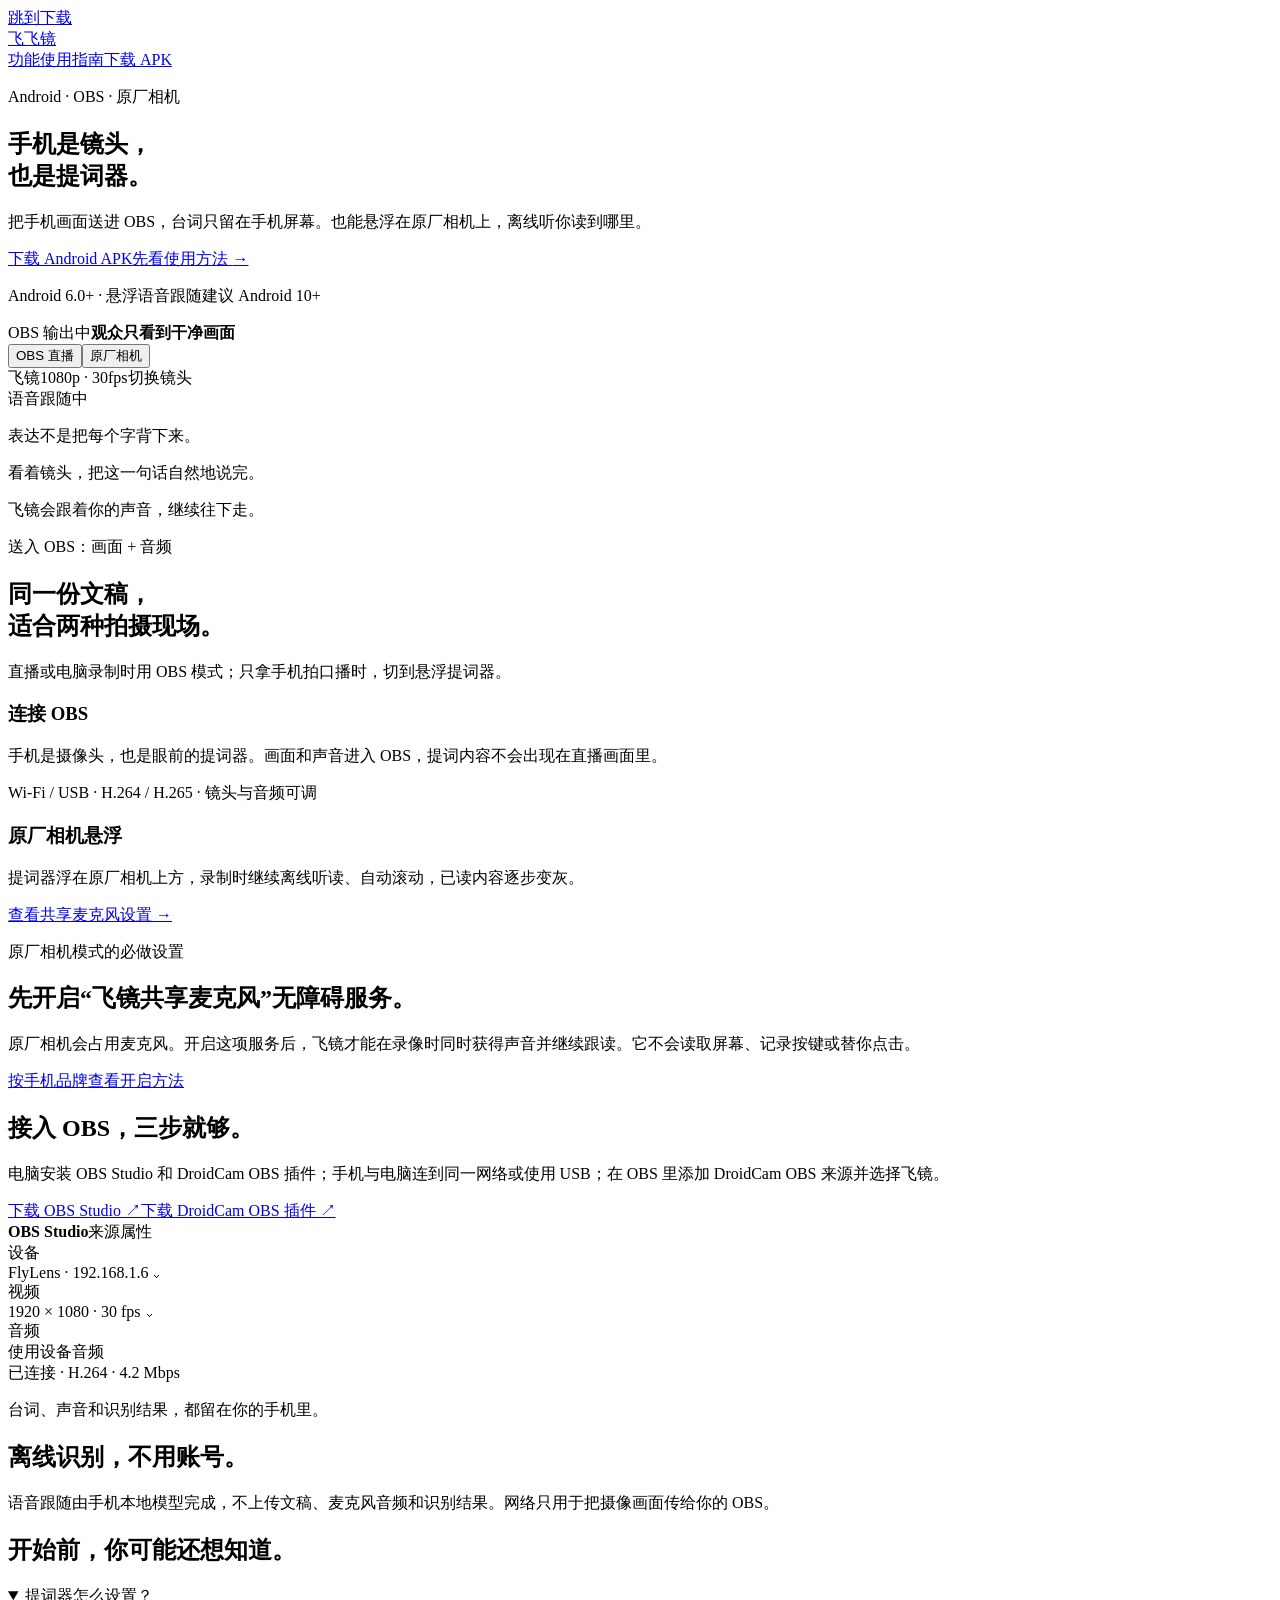
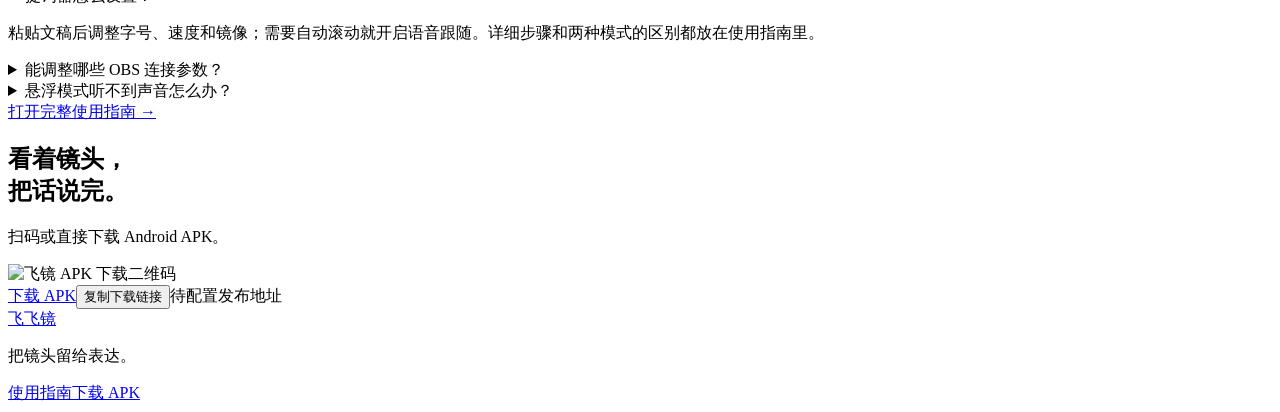
==== index.html @ a08c039d "Publish FlyLens download site" ====
<!doctype html>
<html lang="zh-CN">
<head>
  <meta charset="utf-8"><meta name="viewport" content="width=device-width, initial-scale=1"><meta name="theme-color" content="#f6f1f1">
  <meta name="description" content="飞镜把 Android 手机变成 OBS 摄像头和语音跟随提词器，也支持悬浮在原厂相机上口播。">
  <meta property="og:type" content="website"><meta property="og:title" content="飞镜 · 手机是镜头，也是提词器"><meta property="og:description" content="手机画面送进 OBS，台词只留在手机屏幕；也能悬浮在原厂相机上，离线听你读到哪里。">
  <title>飞镜 · Android 语音跟随提词器</title><link rel="icon" href="assets/favicon.svg" type="image/svg+xml"><link rel="stylesheet" href="assets/styles.css">
  <script src="site-config.js"></script><script src="assets/app.js" defer></script>
</head>
<body>
  <a class="skip-link" href="#download">跳到下载</a>
  <header class="site-header"><nav class="nav-wrap" aria-label="主导航"><a class="brand" href="#top"><span class="brand-mark" aria-hidden="true">飞</span><span>飞镜</span></a><div class="nav-links"><a href="#modes">功能</a><a href="guide.html">使用指南</a><a class="nav-download" id="navDownload" href="#download">下载 APK</a></div></nav></header>
  <main id="top">
    <section class="hero section-wide" aria-labelledby="hero-title">
      <div class="hero-copy"><p class="context-line">Android · OBS · 原厂相机</p><h1 id="hero-title">手机是镜头，<br>也是提词器。</h1><p class="hero-lede">把手机画面送进 OBS，台词只留在手机屏幕。也能悬浮在原厂相机上，离线听你读到哪里。</p><div class="hero-actions" id="download"><a class="primary-button" id="downloadButton" href="#download">下载 Android APK</a><a class="text-link" href="guide.html">先看使用方法 <span aria-hidden="true">→</span></a></div><p class="compatibility">Android 6.0+ · 悬浮语音跟随建议 Android 10+</p></div>
      <div class="product-stage" data-ui aria-label="飞镜工作界面演示">
        <div class="stage-copy"><span id="stageStatus">OBS 输出中</span><strong id="stageTitle">观众只看到干净画面</strong></div>
        <div class="mode-switch" role="group" aria-label="切换演示模式"><button class="is-active" type="button" data-mode="obs" aria-pressed="true">OBS 直播</button><button type="button" data-mode="camera" aria-pressed="false">原厂相机</button></div>
        <div class="camera-canvas" id="cameraCanvas"><div class="camera-top"><span>飞镜</span><span id="cameraMeta">1080p · 30fps</span><span>切换镜头</span></div><div class="lens-field" aria-hidden="true"><span></span><i></i></div><div class="teleprompter-panel"><div class="prompt-state"><span></span>语音跟随中</div><p class="read-text">表达不是把每个字背下来。</p><p>看着镜头，把这一句话自然地说完。</p><p class="next-text">飞镜会跟着你的声音，继续往下走。</p></div><div class="obs-output" id="outputLabel"><span></span>送入 OBS：画面 + 音频</div></div>
      </div>
    </section>
    <section class="mode-section section-wide" id="modes" aria-labelledby="modes-title"><div class="section-intro"><h2 id="modes-title">同一份文稿，<br>适合两种拍摄现场。</h2><p>直播或电脑录制时用 OBS 模式；只拿手机拍口播时，切到悬浮提词器。</p></div><div class="mode-rows"><article><h3>连接 OBS</h3><p>手机是摄像头，也是眼前的提词器。画面和声音进入 OBS，提词内容不会出现在直播画面里。</p><span>Wi-Fi / USB · H.264 / H.265 · 镜头与音频可调</span></article><article><h3>原厂相机悬浮</h3><p>提词器浮在原厂相机上方，录制时继续离线听读、自动滚动，已读内容逐步变灰。</p><a href="guide.html#accessibility">查看共享麦克风设置 →</a></article></div></section>
    <section class="accessibility-band" aria-labelledby="accessibility-title"><div class="accessibility-inner"><div><p>原厂相机模式的必做设置</p><h2 id="accessibility-title">先开启“飞镜共享麦克风”无障碍服务。</h2></div><div><p>原厂相机会占用麦克风。开启这项服务后，飞镜才能在录像时同时获得声音并继续跟读。它不会读取屏幕、记录按键或替你点击。</p><a class="dark-button" href="guide.html#accessibility">按手机品牌查看开启方法</a></div></div></section>
    <section class="setup-section section-wide" aria-labelledby="setup-title"><div class="setup-copy"><h2 id="setup-title">接入 OBS，三步就够。</h2><p>电脑安装 OBS Studio 和 DroidCam OBS 插件；手机与电脑连到同一网络或使用 USB；在 OBS 里添加 DroidCam OBS 来源并选择飞镜。</p><div class="external-actions"><a href="https://obsproject.com/download" target="_blank" rel="noopener noreferrer">下载 OBS Studio ↗</a><a href="https://github.com/dev47apps/droidcam-obs-plugin/releases/latest" target="_blank" rel="noopener noreferrer">下载 DroidCam OBS 插件 ↗</a></div></div><div class="obs-fragment" data-ui><div class="obs-bar"><strong>OBS Studio</strong><span>来源属性</span></div><div class="obs-body"><label>设备</label><div class="select-like">FlyLens · 192.168.1.6 <span>⌄</span></div><label>视频</label><div class="select-like">1920 × 1080 · 30 fps <span>⌄</span></div><label>音频</label><div class="switch-like"><span>使用设备音频</span><i></i></div><div class="connection-state"><span></span>已连接 · H.264 · 4.2 Mbps</div></div></div></section>
    <section class="privacy-section section-wide" aria-labelledby="privacy-title"><p class="statement">台词、声音和识别结果，都留在你的手机里。</p><div><h2 id="privacy-title">离线识别，不用账号。</h2><p>语音跟随由手机本地模型完成，不上传文稿、麦克风音频和识别结果。网络只用于把摄像画面传给你的 OBS。</p></div></section>
    <section class="faq section-wide" aria-labelledby="faq-title"><h2 id="faq-title">开始前，你可能还想知道。</h2><div class="faq-list"><details open><summary>提词器怎么设置？</summary><p>粘贴文稿后调整字号、速度和镜像；需要自动滚动就开启语音跟随。详细步骤和两种模式的区别都放在使用指南里。</p></details><details><summary>能调整哪些 OBS 连接参数？</summary><p>支持 Wi-Fi 或 USB、分辨率、帧率、码率、H.264/H.265、前后镜头和音频等常用配置。大多数场景先用默认值即可。</p></details><details><summary>悬浮模式听不到声音怎么办？</summary><p>确认已开启“飞镜共享麦克风”无障碍服务，并允许麦克风和悬浮窗权限；部分系统还需关闭省电限制。</p></details></div><a class="text-link guide-link" href="guide.html">打开完整使用指南 <span aria-hidden="true">→</span></a></section>
    <section class="download-close" aria-labelledby="download-title"><div class="download-close-inner"><div><h2 id="download-title">看着镜头，<br>把话说完。</h2><p>扫码或直接下载 Android APK。</p></div><div class="download-ticket"><img id="downloadQr" src="assets/qr-placeholder.svg" alt="飞镜 APK 下载二维码"><div><a class="dark-button" id="downloadButtonBottom" href="#download">下载 APK</a><button type="button" id="copyLink">复制下载链接</button><span id="qrStatus">待配置发布地址</span></div></div></div></section>
  </main>
  <footer class="section-wide"><a class="brand" href="#top"><span class="brand-mark" aria-hidden="true">飞</span><span>飞镜</span></a><p>把镜头留给表达。</p><nav aria-label="页脚导航"><a href="guide.html">使用指南</a><a id="footerDownload" href="#download">下载 APK</a></nav></footer>
  <div class="toast" id="toast" role="status" aria-live="polite"></div>
</body>
</html>
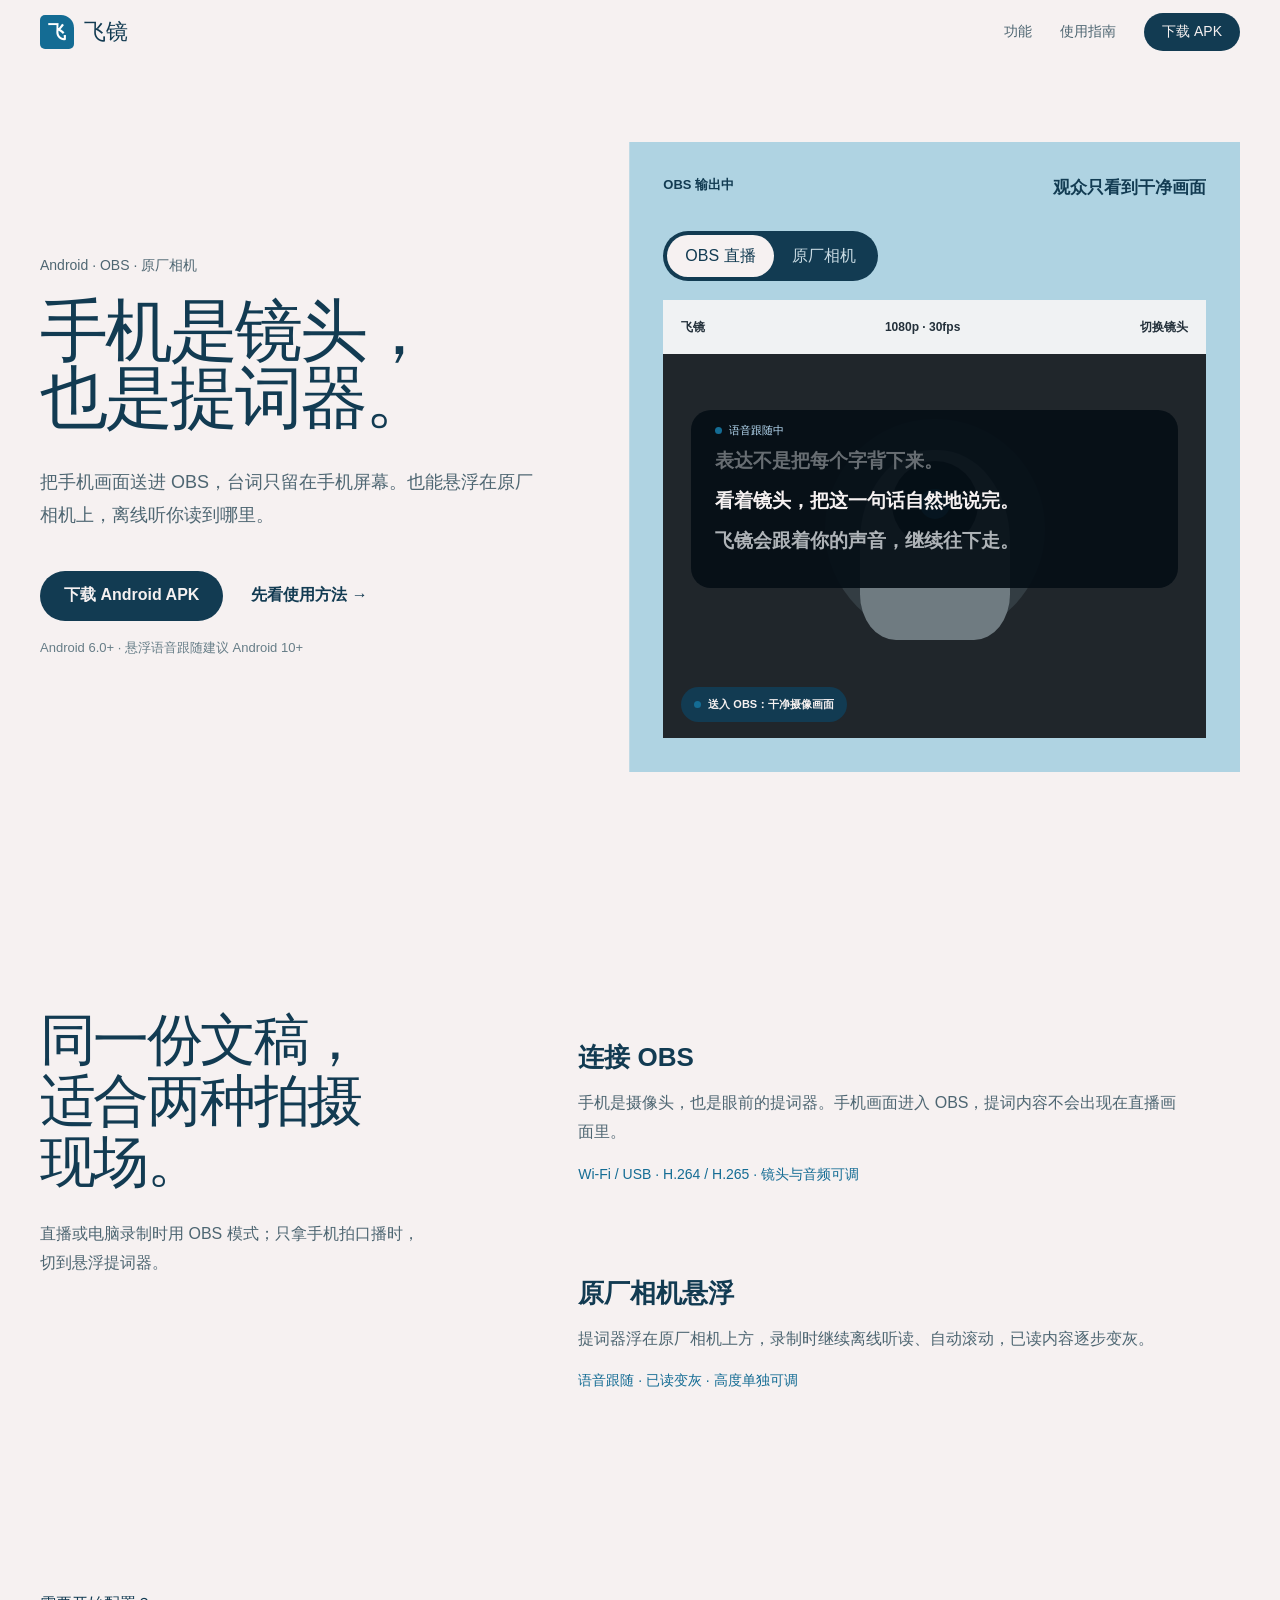
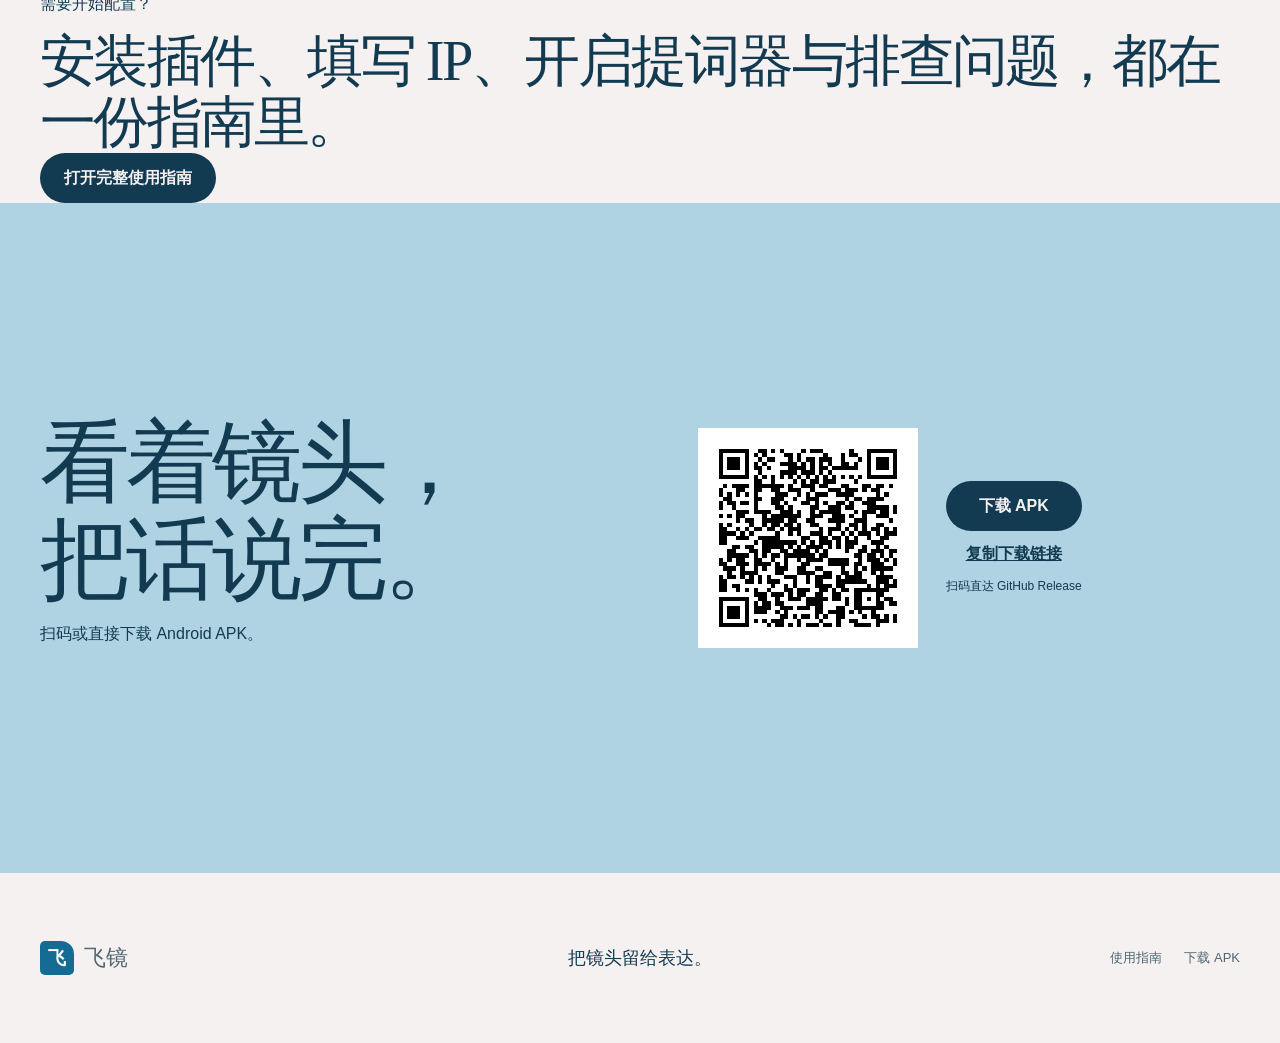
==== commit b537ffe7: "docs: simplify homepage and expand setup guide" ====
--- a/index.html
+++ b/index.html
@@ -16,14 +16,11 @@
       <div class="product-stage" data-ui aria-label="飞镜工作界面演示">
         <div class="stage-copy"><span id="stageStatus">OBS 输出中</span><strong id="stageTitle">观众只看到干净画面</strong></div>
         <div class="mode-switch" role="group" aria-label="切换演示模式"><button class="is-active" type="button" data-mode="obs" aria-pressed="true">OBS 直播</button><button type="button" data-mode="camera" aria-pressed="false">原厂相机</button></div>
-        <div class="camera-canvas" id="cameraCanvas"><div class="camera-top"><span>飞镜</span><span id="cameraMeta">1080p · 30fps</span><span>切换镜头</span></div><div class="lens-field" aria-hidden="true"><span></span><i></i></div><div class="teleprompter-panel"><div class="prompt-state"><span></span>语音跟随中</div><p class="read-text">表达不是把每个字背下来。</p><p>看着镜头，把这一句话自然地说完。</p><p class="next-text">飞镜会跟着你的声音，继续往下走。</p></div><div class="obs-output" id="outputLabel"><span></span>送入 OBS：画面 + 音频</div></div>
+        <div class="camera-canvas" id="cameraCanvas"><div class="camera-top"><span>飞镜</span><span id="cameraMeta">1080p · 30fps</span><span>切换镜头</span></div><div class="lens-field" aria-hidden="true"><span></span><i></i></div><div class="teleprompter-panel"><div class="prompt-state"><span></span>语音跟随中</div><p class="read-text">表达不是把每个字背下来。</p><p>看着镜头，把这一句话自然地说完。</p><p class="next-text">飞镜会跟着你的声音，继续往下走。</p></div><div class="obs-output" id="outputLabel"><span></span>送入 OBS：干净摄像画面</div></div>
       </div>
     </section>
-    <section class="mode-section section-wide" id="modes" aria-labelledby="modes-title"><div class="section-intro"><h2 id="modes-title">同一份文稿，<br>适合两种拍摄现场。</h2><p>直播或电脑录制时用 OBS 模式；只拿手机拍口播时，切到悬浮提词器。</p></div><div class="mode-rows"><article><h3>连接 OBS</h3><p>手机是摄像头，也是眼前的提词器。画面和声音进入 OBS，提词内容不会出现在直播画面里。</p><span>Wi-Fi / USB · H.264 / H.265 · 镜头与音频可调</span></article><article><h3>原厂相机悬浮</h3><p>提词器浮在原厂相机上方，录制时继续离线听读、自动滚动，已读内容逐步变灰。</p><a href="guide.html#accessibility">查看共享麦克风设置 →</a></article></div></section>
-    <section class="accessibility-band" aria-labelledby="accessibility-title"><div class="accessibility-inner"><div><p>原厂相机模式的必做设置</p><h2 id="accessibility-title">先开启“飞镜共享麦克风”无障碍服务。</h2></div><div><p>原厂相机会占用麦克风。开启这项服务后，飞镜才能在录像时同时获得声音并继续跟读。它不会读取屏幕、记录按键或替你点击。</p><a class="dark-button" href="guide.html#accessibility">按手机品牌查看开启方法</a></div></div></section>
-    <section class="setup-section section-wide" aria-labelledby="setup-title"><div class="setup-copy"><h2 id="setup-title">接入 OBS，三步就够。</h2><p>电脑安装 OBS Studio 和 DroidCam OBS 插件；手机与电脑连到同一网络或使用 USB；在 OBS 里添加 DroidCam OBS 来源并选择飞镜。</p><div class="external-actions"><a href="https://obsproject.com/download" target="_blank" rel="noopener noreferrer">下载 OBS Studio ↗</a><a href="https://github.com/dev47apps/droidcam-obs-plugin/releases/latest" target="_blank" rel="noopener noreferrer">下载 DroidCam OBS 插件 ↗</a></div></div><div class="obs-fragment" data-ui><div class="obs-bar"><strong>OBS Studio</strong><span>来源属性</span></div><div class="obs-body"><label>设备</label><div class="select-like">FlyLens · 192.168.1.6 <span>⌄</span></div><label>视频</label><div class="select-like">1920 × 1080 · 30 fps <span>⌄</span></div><label>音频</label><div class="switch-like"><span>使用设备音频</span><i></i></div><div class="connection-state"><span></span>已连接 · H.264 · 4.2 Mbps</div></div></div></section>
-    <section class="privacy-section section-wide" aria-labelledby="privacy-title"><p class="statement">台词、声音和识别结果，都留在你的手机里。</p><div><h2 id="privacy-title">离线识别，不用账号。</h2><p>语音跟随由手机本地模型完成，不上传文稿、麦克风音频和识别结果。网络只用于把摄像画面传给你的 OBS。</p></div></section>
-    <section class="faq section-wide" aria-labelledby="faq-title"><h2 id="faq-title">开始前，你可能还想知道。</h2><div class="faq-list"><details open><summary>提词器怎么设置？</summary><p>粘贴文稿后调整字号、速度和镜像；需要自动滚动就开启语音跟随。详细步骤和两种模式的区别都放在使用指南里。</p></details><details><summary>能调整哪些 OBS 连接参数？</summary><p>支持 Wi-Fi 或 USB、分辨率、帧率、码率、H.264/H.265、前后镜头和音频等常用配置。大多数场景先用默认值即可。</p></details><details><summary>悬浮模式听不到声音怎么办？</summary><p>确认已开启“飞镜共享麦克风”无障碍服务，并允许麦克风和悬浮窗权限；部分系统还需关闭省电限制。</p></details></div><a class="text-link guide-link" href="guide.html">打开完整使用指南 <span aria-hidden="true">→</span></a></section>
+	    <section class="mode-section section-wide" id="modes" aria-labelledby="modes-title"><div class="section-intro"><h2 id="modes-title">同一份文稿，<br>适合两种拍摄现场。</h2><p>直播或电脑录制时用 OBS 模式；只拿手机拍口播时，切到悬浮提词器。</p></div><div class="mode-rows"><article><h3>连接 OBS</h3><p>手机是摄像头，也是眼前的提词器。手机画面进入 OBS，提词内容不会出现在直播画面里。</p><span>Wi-Fi / USB · H.264 / H.265 · 镜头与音频可调</span></article><article><h3>原厂相机悬浮</h3><p>提词器浮在原厂相机上方，录制时继续离线听读、自动滚动，已读内容逐步变灰。</p><span>语音跟随 · 已读变灰 · 高度单独可调</span></article></div></section>
+	    <section class="guide-bridge section-wide" aria-labelledby="guide-bridge-title"><p>需要开始配置？</p><h2 id="guide-bridge-title">安装插件、填写 IP、开启提词器与排查问题，都在一份指南里。</h2><a class="dark-button" href="guide.html">打开完整使用指南</a></section>
     <section class="download-close" aria-labelledby="download-title"><div class="download-close-inner"><div><h2 id="download-title">看着镜头，<br>把话说完。</h2><p>扫码或直接下载 Android APK。</p></div><div class="download-ticket"><img id="downloadQr" src="assets/qr-placeholder.svg" alt="飞镜 APK 下载二维码"><div><a class="dark-button" id="downloadButtonBottom" href="#download">下载 APK</a><button type="button" id="copyLink">复制下载链接</button><span id="qrStatus">待配置发布地址</span></div></div></div></section>
   </main>
   <footer class="section-wide"><a class="brand" href="#top"><span class="brand-mark" aria-hidden="true">飞</span><span>飞镜</span></a><p>把镜头留给表达。</p><nav aria-label="页脚导航"><a href="guide.html">使用指南</a><a id="footerDownload" href="#download">下载 APK</a></nav></footer>
--- a/assets/styles.css
+++ b/assets/styles.css
@@ -0,0 +1,24 @@
+:root{--ink:#f6f1f1;--surface:#ffffff;--raised:#e8f1f4;--paper:#123b52;--muted:#4e6672;--faint:#667d87;--blue:#afd3e2;--accent:#146c94;--blue-dark:#123b52;--display:"STKaiti","KaiTi",serif;--body:"Noto Sans SC","Microsoft YaHei",sans-serif;--ease:cubic-bezier(.16,1,.3,1)}
+*{box-sizing:border-box}html{scroll-behavior:smooth}body{margin:0;background:var(--ink);color:var(--paper);font-family:var(--body);-webkit-font-smoothing:antialiased;overflow-x:hidden}a{color:inherit}button,a{-webkit-tap-highlight-color:transparent}button{font:inherit}.section-wide{width:min(1200px,calc(100% - 48px));margin-inline:auto}.skip-link{position:fixed;z-index:99;top:12px;left:12px;padding:10px 14px;background:var(--paper);color:var(--ink);transform:translateY(-180%)}.skip-link:focus{transform:none}.site-header{position:sticky;top:0;z-index:20;background:rgba(0,31,63,.96)}.nav-wrap{width:min(1200px,calc(100% - 48px));height:64px;margin:auto;display:flex;align-items:center;justify-content:space-between}.brand{display:inline-flex;align-items:center;gap:10px;text-decoration:none;font:500 22px var(--display)}.brand-mark{width:34px;height:34px;display:grid;place-items:center;background:var(--blue);color:var(--blue-dark);font:800 18px var(--body);border-radius:5px 13px 5px 5px}.nav-links{display:flex;align-items:center;gap:28px}.nav-links a{text-decoration:none;color:var(--muted);font-size:14px}.nav-links a:hover,.nav-links .is-current{color:var(--paper)}.nav-links .nav-download{height:38px;padding:0 18px;display:flex;align-items:center;border-radius:999px;background:var(--paper);color:var(--ink)}
+h1,h2,h3,p{text-wrap:pretty}h1,h2{font-family:var(--display);font-weight:500;letter-spacing:-.045em}h1{margin:0;font-size:clamp(58px,6.4vw,96px);line-height:.98}h2{margin:0;font-size:clamp(40px,4.4vw,66px);line-height:1.08}.context-line{margin:0 0 24px;color:var(--muted);font-size:14px}.hero{min-height:790px;display:grid;grid-template-columns:.9fr 1.1fr;gap:7vw;align-items:center;padding:78px 0 88px}.hero-lede{max-width:520px;margin:34px 0 0;color:var(--muted);font-size:18px;line-height:1.85}.hero-actions{display:flex;align-items:center;gap:28px;margin-top:38px}.primary-button,.dark-button{min-height:50px;display:inline-flex;align-items:center;justify-content:center;padding:0 24px;border:0;border-radius:999px;background:var(--paper);color:var(--ink);font-weight:700;text-decoration:none;transition:transform 180ms var(--ease),background 180ms ease}.primary-button:hover,.dark-button:hover{transform:translateY(-2px)}.primary-button:focus-visible,.dark-button:focus-visible,a:focus-visible,button:focus-visible,summary:focus-visible{outline:3px solid var(--blue);outline-offset:4px}.text-link{font-weight:700;text-decoration:none}.text-link span{display:inline-block;transition:transform 180ms ease}.text-link:hover span{transform:translateX(5px)}.compatibility{margin:18px 0 0;color:var(--faint);font-size:13px}
+.product-stage{min-height:630px;position:relative;overflow:hidden;padding:34px;background:var(--blue);color:var(--blue-dark);clip-path:inset(0 100% 0 0);animation:shutter 1.15s var(--ease) .15s forwards}.stage-copy{display:flex;justify-content:space-between;align-items:flex-start;gap:20px}.stage-copy span{font-size:13px;font-weight:700}.stage-copy strong{max-width:240px;text-align:right;font-size:19px}.mode-switch{display:inline-flex;margin-top:32px;padding:4px;background:var(--blue-dark);border-radius:999px}.mode-switch button{min-height:42px;padding:0 18px;border:0;border-radius:999px;background:transparent;color:var(--muted);cursor:pointer}.mode-switch button.is-active{background:var(--paper);color:var(--ink)}.camera-canvas{position:absolute;left:34px;right:34px;top:158px;bottom:34px;overflow:hidden;background:#0c0e10;color:var(--paper);transition:background 260ms ease}.camera-top{height:54px;padding:0 18px;display:flex;align-items:center;justify-content:space-between;background:#f0f2f3;color:#23303a;font-size:12px;font-weight:700}.lens-field{position:absolute;inset:54px 0 0;background:#20262b}.lens-field:before,.lens-field:after{content:"";position:absolute}.lens-field:before{width:220px;height:220px;left:calc(50% - 110px);top:65px;background:#333d43;border-radius:50%}.lens-field:after{width:150px;height:190px;left:calc(50% - 75px);top:96px;background:#6f7b81;border-radius:48% 48% 24% 24%}.lens-field span{position:absolute;z-index:1;width:86px;height:86px;left:calc(50% - 43px);top:107px;background:#121619;border-radius:50%}.lens-field i{position:absolute;z-index:2;width:30px;height:30px;left:calc(50% - 15px);top:135px;background:var(--blue);border-radius:50%}.teleprompter-panel{position:absolute;z-index:3;left:28px;right:28px;top:110px;max-height:238px;overflow:hidden;padding:36px 24px 22px;background:rgba(5,6,7,.9);border-radius:20px}.teleprompter-panel p{margin:0 0 10px;font-size:19px;font-weight:700;line-height:1.58}.teleprompter-panel .read-text{color:#676d72}.teleprompter-panel .next-text{color:#aeb3b7}.prompt-state{position:absolute;top:13px;left:24px;color:#b8dcf5;font-size:11px}.prompt-state span,.obs-output span,.connection-state span{display:inline-block;width:7px;height:7px;margin-right:7px;background:var(--blue);border-radius:50%}.obs-output{position:absolute;z-index:4;left:18px;bottom:16px;padding:10px 13px;background:var(--paper);color:var(--ink);font-size:11px;font-weight:800;border-radius:999px}.camera-canvas.is-camera .obs-output{background:#ffd859}.camera-canvas.is-camera .obs-output span{background:#111}.camera-canvas.is-camera .teleprompter-panel{left:46px;right:46px;top:95px}.camera-canvas.is-camera .camera-top span:first-child{color:transparent}
+@keyframes shutter{to{clip-path:inset(0)}}
+.mode-section{padding:150px 0;display:grid;grid-template-columns:.78fr 1.22fr;gap:9vw}.section-intro p{max-width:390px;margin:28px 0 0;color:var(--muted);line-height:1.8}.mode-rows article{padding:30px 0 38px}.mode-rows article+article{margin-top:24px}.mode-rows h3{margin:0 0 14px;font-size:26px}.mode-rows p{max-width:620px;margin:0 0 18px;color:var(--muted);font-size:16px;line-height:1.8}.mode-rows span,.mode-rows a{color:var(--blue);font-size:14px;text-decoration:none}.accessibility-band{background:var(--blue);color:var(--blue-dark);padding:100px 24px}.accessibility-inner{width:min(1200px,100%);margin:auto;display:grid;grid-template-columns:1.08fr .92fr;gap:9vw}.accessibility-band h2{max-width:680px}.accessibility-band p{margin:0 0 20px;line-height:1.8}.accessibility-band>div>div:first-child>p{font-size:14px;font-weight:800}.accessibility-band .dark-button,.guide-download .dark-button{background:var(--blue-dark);color:var(--paper)}
+.setup-section{padding:150px 0;display:grid;grid-template-columns:.9fr 1.1fr;gap:9vw;align-items:center}.setup-copy>p{max-width:490px;margin:30px 0;color:var(--muted);line-height:1.85}.external-actions{display:flex;flex-wrap:wrap;gap:12px 22px}.external-actions a{color:var(--blue);text-decoration:none;font-size:14px}.obs-fragment{overflow:hidden;background:var(--surface);border-radius:18px}.obs-bar{height:58px;padding:0 22px;display:flex;align-items:center;justify-content:space-between;background:#24272a}.obs-bar span{color:var(--muted);font-size:13px}.obs-body{padding:24px;display:grid;grid-template-columns:88px 1fr;gap:14px 18px;align-items:center}.obs-body label{color:var(--muted);font-size:13px}.select-like,.switch-like{height:44px;padding:0 14px;display:flex;align-items:center;justify-content:space-between;background:var(--raised);border-radius:8px;font-size:13px}.switch-like i{width:34px;height:20px;position:relative;background:var(--blue);border-radius:999px}.switch-like i:after{content:"";position:absolute;width:14px;height:14px;right:3px;top:3px;background:var(--paper);border-radius:50%}.connection-state{grid-column:2;color:var(--muted);font-size:12px}.privacy-section{padding:120px 0 150px;display:grid;grid-template-columns:1.15fr .85fr;gap:9vw;align-items:end}.statement{max-width:680px;margin:0;font-family:var(--display);font-size:clamp(42px,5vw,74px);line-height:1.1}.privacy-section>div p{color:var(--muted);line-height:1.8}.privacy-section h2{font:700 24px var(--body);letter-spacing:0}.faq{padding:20px 0 150px;display:grid;grid-template-columns:.8fr 1.2fr;gap:8vw}.faq h2{font-size:48px}.faq-list details,.troubleshooting details{padding:22px 0}.faq-list summary,.troubleshooting summary{cursor:pointer;font-size:18px;font-weight:700}.faq-list p,.troubleshooting p{max-width:680px;color:var(--muted);line-height:1.8}.guide-link{grid-column:2;margin-top:10px}.download-close{min-height:670px;padding:90px 24px;display:grid;align-items:center;background:var(--blue);color:var(--blue-dark)}.download-close-inner{width:min(1200px,100%);margin:auto;display:grid;grid-template-columns:1fr 1fr;gap:9vw;align-items:center}.download-ticket{display:flex;align-items:center;gap:28px}.download-ticket img{width:min(220px,45%);background:#fff;padding:12px}.download-ticket>div{display:grid;gap:12px}.download-ticket button{border:0;background:transparent;color:var(--blue-dark);font-weight:700;text-decoration:underline;cursor:pointer}.download-ticket span{font-size:12px}.download-close h2{font-size:clamp(62px,7vw,104px)}footer{min-height:170px;display:grid;grid-template-columns:1fr 1fr 1fr;align-items:center;color:var(--muted);font-size:13px}footer>p{text-align:center;font-family:var(--display);font-size:18px;color:var(--paper)}footer nav{display:flex;justify-content:flex-end;gap:22px}footer nav a{text-decoration:none}.toast{position:fixed;z-index:50;left:50%;bottom:26px;padding:12px 18px;background:var(--paper);color:var(--ink);border-radius:999px;opacity:0;transform:translate(-50%,16px);pointer-events:none;transition:opacity 180ms ease,transform 180ms var(--ease)}.toast.show{opacity:1;transform:translate(-50%,0)}
+.guide-hero{padding:110px 0 130px}.guide-hero>p:not(.context-line){max-width:660px;margin:36px 0;color:var(--muted);font-size:18px;line-height:1.8}.guide-jump{display:flex;flex-wrap:wrap;gap:12px}.guide-jump a{min-height:44px;display:flex;align-items:center;padding:0 16px;background:var(--surface);border-radius:999px;text-decoration:none;font-size:14px}.guide-chapter{padding:110px 0 130px;display:grid;grid-template-columns:.76fr 1.24fr;gap:9vw}.chapter-heading>span,.accessibility-guide-inner>div>span{display:block;margin-bottom:20px;color:var(--blue);font-size:14px;font-weight:700}.chapter-heading>p{color:var(--muted);line-height:1.8}.instruction-list{margin:0;padding:0;list-style:none;counter-reset:steps}.instruction-list li{position:relative;padding:0 0 40px 58px;counter-increment:steps}.instruction-list li:before{content:counter(steps);position:absolute;left:0;top:-5px;width:36px;height:36px;display:grid;place-items:center;background:var(--paper);color:var(--ink);border-radius:50%;font-weight:800}.instruction-list strong{font-size:20px}.instruction-list p{color:var(--muted);line-height:1.8}.accessibility-guide{padding:110px 0;background:var(--blue);color:var(--blue-dark)}.accessibility-guide-inner{display:grid;grid-template-columns:1fr 1fr;gap:5vw}.accessibility-guide-inner>div>span{color:var(--blue-dark)}.accessibility-guide-inner>div>p,.accessibility-guide li{line-height:1.85}.accessibility-guide ol{margin:0;padding-left:24px}.accessibility-guide li{padding-left:8px;margin-bottom:17px}.privacy-note{grid-column:2;padding:22px;background:var(--blue-dark);color:var(--paper)}.privacy-note p{margin-bottom:0;color:var(--muted)}.troubleshooting{padding:100px 0 140px}.troubleshooting h2{margin-bottom:45px}.troubleshooting details{max-width:800px}.guide-download{padding:90px 0;background:var(--blue);color:var(--blue-dark)}.guide-download>div{display:flex;align-items:center;justify-content:space-between;gap:40px}.guide-download h2{font-size:48px}.guide-download p{margin-bottom:0}
+@media(max-width:900px){.hero,.mode-section,.setup-section,.privacy-section,.faq,.guide-chapter{grid-template-columns:1fr}.hero{padding-top:70px}.product-stage{min-height:610px}.mode-section,.setup-section{gap:60px}.accessibility-inner,.download-close-inner,.accessibility-guide-inner{grid-template-columns:1fr}.privacy-note{grid-column:1}.faq,.guide-chapter{gap:55px}.guide-link{grid-column:1}.download-close{min-height:760px}.download-ticket{justify-content:flex-start}}
+@media(max-width:620px){.section-wide,.nav-wrap{width:min(100% - 32px,560px)}.nav-wrap{height:58px}.nav-links{gap:16px}.nav-links>a:first-child{display:none}.nav-links a{font-size:13px}.nav-links .nav-download{height:36px;padding:0 14px}.brand{font-size:19px}.brand-mark{width:31px;height:31px}.hero{min-height:0;padding:64px 0 90px;gap:58px}h1{font-size:clamp(52px,16vw,72px)}h2{font-size:42px}.hero-lede{font-size:16px}.hero-actions{align-items:flex-start;flex-direction:column;gap:20px}.product-stage{min-height:560px;padding:18px}.camera-canvas{left:18px;right:18px;top:146px;bottom:18px}.stage-copy strong{font-size:16px}.mode-switch{margin-top:22px}.camera-top{padding:0 12px}.teleprompter-panel{left:16px;right:16px;padding-inline:18px}.teleprompter-panel p{font-size:16px}.mode-section,.setup-section,.privacy-section,.faq,.guide-chapter{padding:90px 0}.accessibility-band,.accessibility-guide{padding:76px 16px}.accessibility-inner{gap:36px}.obs-body{grid-template-columns:1fr}.connection-state{grid-column:1}.privacy-section{gap:60px}.faq h2{font-size:40px}.download-close{min-height:760px;padding:76px 16px}.download-close-inner{gap:48px}.download-close h2{font-size:64px}.download-ticket{align-items:flex-start}.download-ticket img{width:46%}.download-ticket>div{flex:1}.guide-hero{padding:76px 0 90px}.guide-jump{display:grid;grid-template-columns:1fr 1fr}.instruction-list li{padding-left:50px}.guide-download>div{align-items:flex-start;flex-direction:column}.guide-download h2{font-size:40px}footer{min-height:240px;padding:45px 0;grid-template-columns:1fr;gap:18px}footer>p{text-align:left;margin:0}footer nav{justify-content:flex-start}}
+@media(prefers-reduced-motion:reduce){html{scroll-behavior:auto}.product-stage{clip-path:none;animation:none}*,*::before,*::after{transition-duration:.01ms!important;animation-duration:.01ms!important;animation-iteration-count:1!important}}
+@view-transition{navigation:auto}@media(prefers-reduced-motion:reduce){@view-transition{navigation:none}}::view-transition-old(root){animation:fade-out 180ms ease both}::view-transition-new(root){animation:arrive 360ms var(--ease) both}@keyframes fade-out{to{opacity:0}}@keyframes arrive{from{opacity:0;transform:translateY(16px)}}
+@media(max-width:620px){.stage-copy strong{max-width:170px;font-size:14px}.guide-hero h1{font-size:46px}}
+.site-header{background:rgba(246,241,241,.96)}
+.brand-mark{background:var(--accent);color:#fff}
+.primary-button:focus-visible,.dark-button:focus-visible,a:focus-visible,button:focus-visible,summary:focus-visible{outline-color:var(--accent)}
+.lens-field i,.prompt-state span,.obs-output span,.connection-state span{background:var(--accent)}
+.switch-like i{background:var(--accent)}
+.mode-rows span,.mode-rows a,.external-actions a,.chapter-heading>span{color:var(--accent)}
+.camera-canvas,.teleprompter-panel{color:#f6f1f1}.teleprompter-panel{background:rgba(5,15,22,.92)}
+.mode-switch button{color:#c9dbe3}.mode-switch button.is-active{background:var(--ink);color:var(--paper)}
+.accessibility-band .dark-button,.guide-download .dark-button{color:var(--ink)}
+h1{font-size:clamp(52px,5.3vw,76px)}
+.stage-copy strong{max-width:210px;font-size:17px;word-break:break-all}
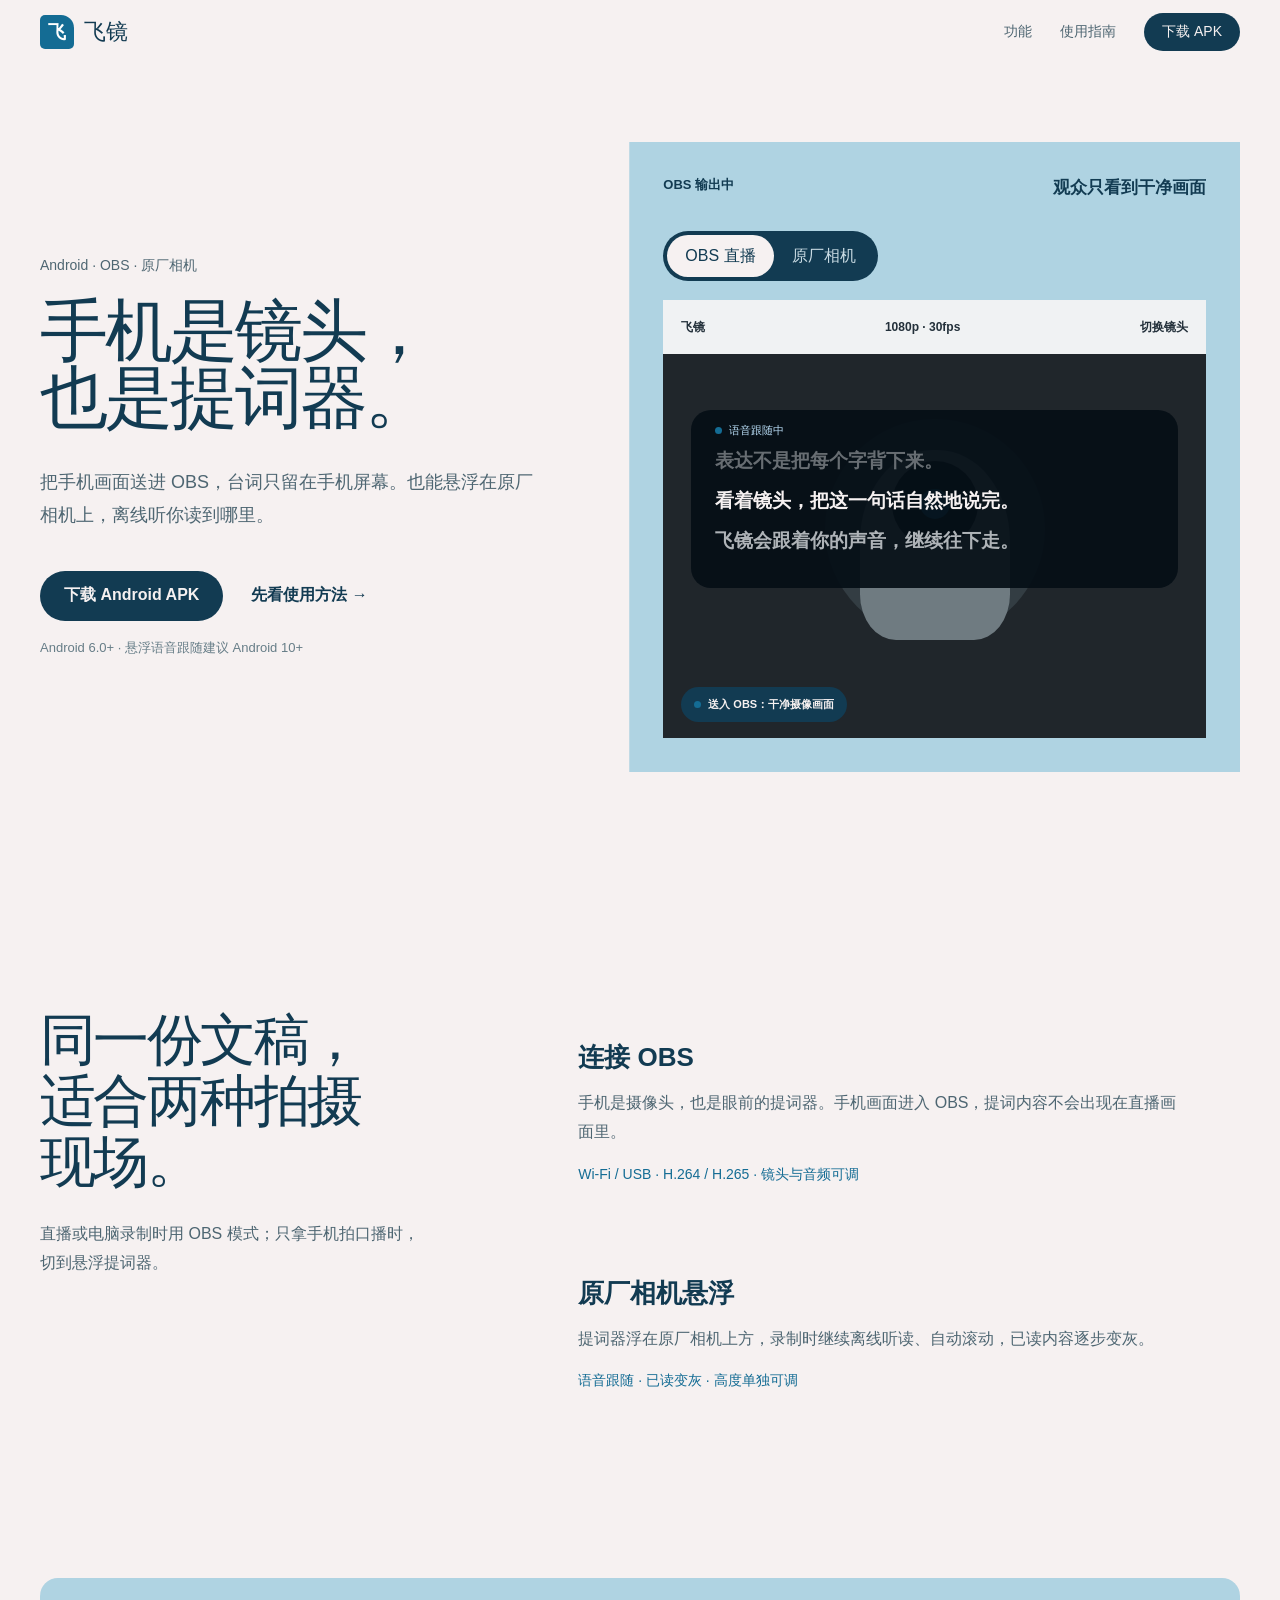
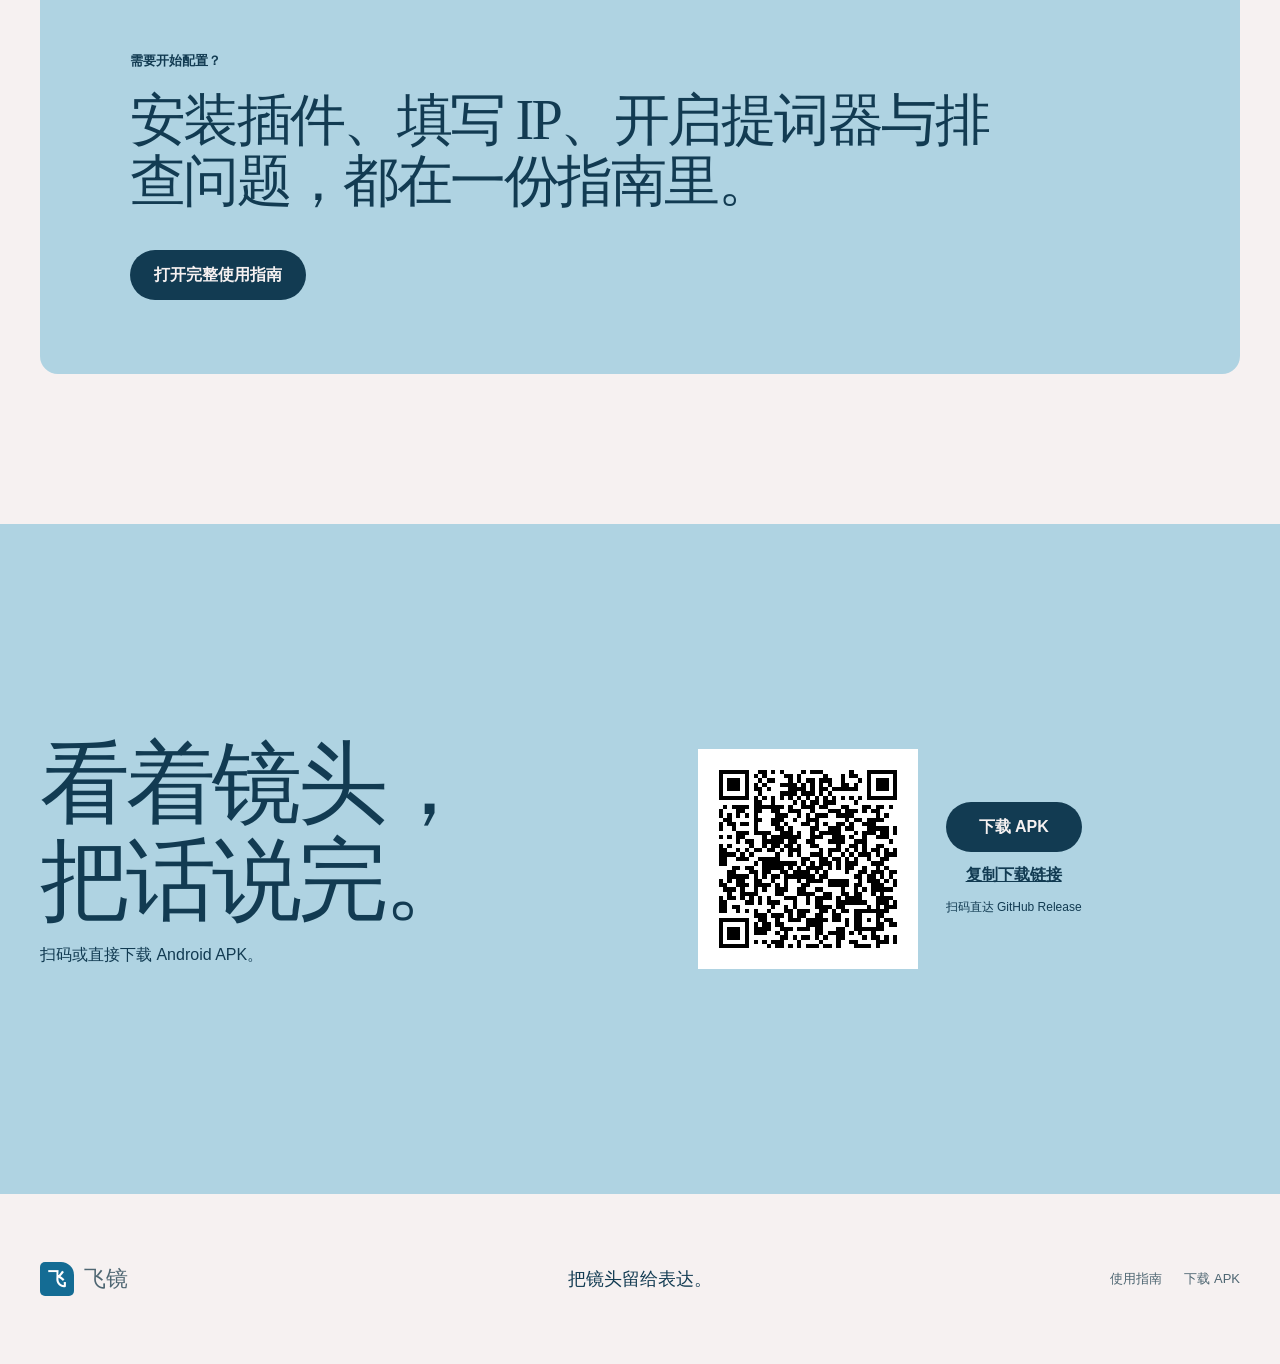
==== commit c22ef3a9: "feat: show APK download count" ====
--- a/index.html
+++ b/index.html
@@ -12,7 +12,7 @@
   <header class="site-header"><nav class="nav-wrap" aria-label="主导航"><a class="brand" href="#top"><span class="brand-mark" aria-hidden="true">飞</span><span>飞镜</span></a><div class="nav-links"><a href="#modes">功能</a><a href="guide.html">使用指南</a><a class="nav-download" id="navDownload" href="#download">下载 APK</a></div></nav></header>
   <main id="top">
     <section class="hero section-wide" aria-labelledby="hero-title">
-      <div class="hero-copy"><p class="context-line">Android · OBS · 原厂相机</p><h1 id="hero-title">手机是镜头，<br>也是提词器。</h1><p class="hero-lede">把手机画面送进 OBS，台词只留在手机屏幕。也能悬浮在原厂相机上，离线听你读到哪里。</p><div class="hero-actions" id="download"><a class="primary-button" id="downloadButton" href="#download">下载 Android APK</a><a class="text-link" href="guide.html">先看使用方法 <span aria-hidden="true">→</span></a></div><p class="compatibility">Android 6.0+ · 悬浮语音跟随建议 Android 10+</p></div>
+      <div class="hero-copy"><p class="context-line">Android · OBS · 原厂相机</p><h1 id="hero-title">手机是镜头，<br>也是提词器。</h1><p class="hero-lede">把手机画面送进 OBS，台词只留在手机屏幕。也能悬浮在原厂相机上，离线听你读到哪里。</p><div class="hero-actions" id="download"><a class="primary-button" id="downloadButton" href="#download">下载 Android APK</a><a class="text-link" href="guide.html">先看使用方法 <span aria-hidden="true">→</span></a></div><p class="download-count" data-download-count hidden></p><p class="compatibility">Android 6.0+ · 悬浮语音跟随建议 Android 10+</p></div>
       <div class="product-stage" data-ui aria-label="飞镜工作界面演示">
         <div class="stage-copy"><span id="stageStatus">OBS 输出中</span><strong id="stageTitle">观众只看到干净画面</strong></div>
         <div class="mode-switch" role="group" aria-label="切换演示模式"><button class="is-active" type="button" data-mode="obs" aria-pressed="true">OBS 直播</button><button type="button" data-mode="camera" aria-pressed="false">原厂相机</button></div>
@@ -21,7 +21,7 @@
     </section>
 	    <section class="mode-section section-wide" id="modes" aria-labelledby="modes-title"><div class="section-intro"><h2 id="modes-title">同一份文稿，<br>适合两种拍摄现场。</h2><p>直播或电脑录制时用 OBS 模式；只拿手机拍口播时，切到悬浮提词器。</p></div><div class="mode-rows"><article><h3>连接 OBS</h3><p>手机是摄像头，也是眼前的提词器。手机画面进入 OBS，提词内容不会出现在直播画面里。</p><span>Wi-Fi / USB · H.264 / H.265 · 镜头与音频可调</span></article><article><h3>原厂相机悬浮</h3><p>提词器浮在原厂相机上方，录制时继续离线听读、自动滚动，已读内容逐步变灰。</p><span>语音跟随 · 已读变灰 · 高度单独可调</span></article></div></section>
 	    <section class="guide-bridge section-wide" aria-labelledby="guide-bridge-title"><p>需要开始配置？</p><h2 id="guide-bridge-title">安装插件、填写 IP、开启提词器与排查问题，都在一份指南里。</h2><a class="dark-button" href="guide.html">打开完整使用指南</a></section>
-    <section class="download-close" aria-labelledby="download-title"><div class="download-close-inner"><div><h2 id="download-title">看着镜头，<br>把话说完。</h2><p>扫码或直接下载 Android APK。</p></div><div class="download-ticket"><img id="downloadQr" src="assets/qr-placeholder.svg" alt="飞镜 APK 下载二维码"><div><a class="dark-button" id="downloadButtonBottom" href="#download">下载 APK</a><button type="button" id="copyLink">复制下载链接</button><span id="qrStatus">待配置发布地址</span></div></div></div></section>
+	    <section class="download-close" aria-labelledby="download-title"><div class="download-close-inner"><div><h2 id="download-title">看着镜头，<br>把话说完。</h2><p>扫码或直接下载 Android APK。</p></div><div class="download-ticket"><img id="downloadQr" src="assets/qr-placeholder.svg" alt="飞镜 APK 下载二维码"><div><a class="dark-button" id="downloadButtonBottom" href="#download">下载 APK</a><span class="download-count" data-download-count hidden></span><button type="button" id="copyLink">复制下载链接</button><span id="qrStatus">待配置发布地址</span></div></div></div></section>
   </main>
   <footer class="section-wide"><a class="brand" href="#top"><span class="brand-mark" aria-hidden="true">飞</span><span>飞镜</span></a><p>把镜头留给表达。</p><nav aria-label="页脚导航"><a href="guide.html">使用指南</a><a id="footerDownload" href="#download">下载 APK</a></nav></footer>
   <div class="toast" id="toast" role="status" aria-live="polite"></div>
--- a/assets/styles.css
+++ b/assets/styles.css
@@ -22,3 +22,17 @@
 .accessibility-band .dark-button,.guide-download .dark-button{color:var(--ink)}
 h1{font-size:clamp(52px,5.3vw,76px)}
 .stage-copy strong{max-width:210px;font-size:17px;word-break:break-all}
+
+/* Detailed guide */
+.guide-page code{padding:.12em .4em;border-radius:5px;background:rgba(18,59,82,.08);font:600 .92em ui-monospace,SFMono-Regular,Consolas,monospace}.guide-page em{font-style:normal;font-weight:700;color:var(--paper)}
+.mode-decision{padding:30px 0 130px}.mode-decision>.chapter-heading{max-width:780px}.mode-paths{display:grid;grid-template-columns:1fr 1fr;gap:22px;margin-top:58px}.mode-paths article{min-height:300px;padding:34px;display:flex;flex-direction:column;background:var(--surface);border-radius:18px}.mode-paths article:nth-child(2){background:var(--raised)}.mode-paths article>span{color:var(--accent);font-size:13px;font-weight:800}.mode-paths h3{margin:48px 0 16px;font:500 32px var(--display)}.mode-paths p{margin:0 0 28px;color:var(--muted);line-height:1.8}.mode-paths a{margin-top:auto;color:var(--accent);font-weight:700;text-decoration:none}
+.instruction-list-detailed li{padding-bottom:54px}.instruction-list-detailed li:last-child{padding-bottom:0}.instruction-list-detailed code{white-space:nowrap}.instruction-list p{margin:12px 0}.phone-status-example{max-width:440px;margin-top:22px;padding:18px 20px;display:grid;gap:8px;background:var(--paper);color:var(--ink);border-radius:12px}.phone-status-example span,.phone-status-example small{color:#b6c9d3}.phone-status-example strong{font-size:18px}.obs-settings-example{max-width:500px;margin-top:22px;padding:6px 18px;background:var(--surface);border-radius:12px}.obs-settings-example>div{min-height:54px;display:grid;grid-template-columns:130px 1fr;gap:18px;align-items:center;border-bottom:1px solid rgba(18,59,82,.1)}.obs-settings-example>div:last-child{border:0}.obs-settings-example span{color:var(--muted);font-size:13px}.obs-settings-example strong{font-size:14px}.plain-note{font-size:13px}.success-check{display:flex;flex-wrap:wrap;gap:8px;margin-top:22px}.success-check span{padding:9px 12px;border-radius:999px;background:var(--raised);color:var(--accent);font-size:13px;font-weight:800}.success-check span::before{content:"";width:7px;height:7px;display:inline-block;margin-right:7px;border-radius:50%;background:var(--accent)}
+.choice-note{padding:90px 0;background:var(--paper);color:var(--ink)}.choice-note>.section-wide{display:grid;grid-template-columns:.9fr 1.1fr;gap:9vw}.choice-note span{color:var(--blue);font-size:13px;font-weight:800}.choice-note h2{max-width:540px;margin-top:16px;font-size:clamp(38px,4vw,58px)}.choice-note p{margin:0 0 24px;color:#c6d4da;line-height:1.85}.choice-note strong{color:var(--ink)}
+.usb-guide{padding:120px 0;display:grid;grid-template-columns:.78fr 1.22fr;gap:9vw}.usb-guide>ol{margin:0;padding:0;list-style:none;counter-reset:usb-steps}.usb-guide li{position:relative;padding:24px 0 24px 58px;border-bottom:1px solid rgba(18,59,82,.14);counter-increment:usb-steps}.usb-guide li::before{content:counter(usb-steps);position:absolute;left:0;top:24px;color:var(--accent);font-weight:800}.usb-guide li p{margin:0;color:var(--muted);line-height:1.75}.gesture-list{grid-column:2;display:grid;grid-template-columns:1fr 1fr;gap:1px;margin-top:-10px;background:rgba(18,59,82,.1)}.gesture-list span{padding:18px;background:var(--surface);color:var(--muted);font-size:13px}.gesture-list strong{display:block;margin-bottom:5px;color:var(--paper);font-size:15px}
+.overlay-controls{grid-column:2;display:grid;grid-template-columns:repeat(4,1fr);gap:1px;margin-top:-10px;background:rgba(18,59,82,.1)}.overlay-controls div{min-height:118px;padding:18px;display:flex;flex-direction:column;justify-content:space-between;background:var(--surface)}.overlay-controls strong{font-size:15px}.overlay-controls span{color:var(--muted);font-size:12px;line-height:1.5}
+.official-reference{margin-bottom:120px;padding:28px 0;border-top:1px solid rgba(18,59,82,.14);border-bottom:1px solid rgba(18,59,82,.14)}.official-reference p{color:var(--muted);font-size:13px}.official-reference>div{display:flex;flex-wrap:wrap;gap:12px 28px}.official-reference a{color:var(--accent);font-size:13px;font-weight:700;text-decoration:none}
+.guide-shot{margin:24px 0 0;background:var(--surface);overflow:hidden}.guide-shot img{width:100%;display:block;object-fit:cover}.guide-shot figcaption{padding:18px 20px 20px;display:grid;gap:6px}.guide-shot figcaption strong{font-size:15px}.guide-shot figcaption span{color:var(--muted);font-size:13px;line-height:1.65}.shot-status{max-width:500px}.shot-status img{aspect-ratio:4/3;object-position:top}.shot-sequence{grid-column:2;display:grid;grid-template-columns:1fr 1fr;gap:20px;margin-top:28px}.shot-sequence .guide-shot{margin:0}.shot-menu img{aspect-ratio:4/5;object-position:bottom}.shot-result{grid-column:1/-1}.shot-result img{aspect-ratio:16/9;object-position:top}.accessibility-shots{grid-column:1/-1;display:grid;grid-template-columns:1fr 1fr;gap:20px;margin-top:24px}.accessibility-shots .guide-shot{margin:0;background:rgba(255,255,255,.76);color:var(--blue-dark)}.accessibility-shots figcaption span{color:#516b78}.shot-dialog img,.shot-list img{aspect-ratio:4/5;object-position:bottom}
+.obs-shot-sequence{grid-column:2;display:grid;grid-template-columns:1fr 1fr;gap:20px;margin-top:34px}.obs-shot-sequence .guide-shot{margin:0}.obs-shot-sequence b{color:var(--accent)}.shot-obs-add img,.shot-obs-created img{aspect-ratio:16/9;object-position:center}.shot-obs-properties{grid-column:1/-1}.shot-obs-properties img{aspect-ratio:4/5;object-position:top}
+.guide-bridge{margin-bottom:150px;padding:74px 7vw;background:var(--blue);color:var(--blue-dark);border-radius:18px}.guide-bridge>p{margin:0 0 20px;font-size:13px;font-weight:800}.guide-bridge h2{max-width:900px;margin-bottom:38px}.guide-bridge .dark-button{background:var(--blue-dark);color:var(--ink)}
+@media(max-width:900px){.mode-paths,.choice-note>.section-wide,.usb-guide{grid-template-columns:1fr}.gesture-list,.overlay-controls,.shot-sequence,.obs-shot-sequence{grid-column:1}.usb-guide{gap:55px}.overlay-controls{grid-template-columns:1fr 1fr}}
+@media(max-width:620px){.guide-jump{grid-template-columns:1fr 1fr}.mode-decision{padding:10px 0 90px}.mode-paths{grid-template-columns:1fr;margin-top:38px}.mode-paths article{min-height:260px;padding:26px}.mode-paths h3{margin-top:34px}.choice-note{padding:72px 0}.choice-note>.section-wide{gap:42px}.usb-guide{padding:90px 0}.gesture-list,.overlay-controls{grid-template-columns:1fr 1fr}.obs-settings-example>div{grid-template-columns:96px 1fr}.phone-status-example{padding:16px}.official-reference{margin-bottom:90px}.official-reference>div{display:grid}.guide-bridge{margin-bottom:90px;padding:46px 24px}.guide-bridge h2{font-size:36px}.shot-sequence,.accessibility-shots,.obs-shot-sequence{grid-template-columns:1fr}.shot-result,.shot-obs-properties{grid-column:1}.shot-menu img,.shot-dialog img,.shot-list img{aspect-ratio:5/6}.shot-obs-properties img{aspect-ratio:4/5}}
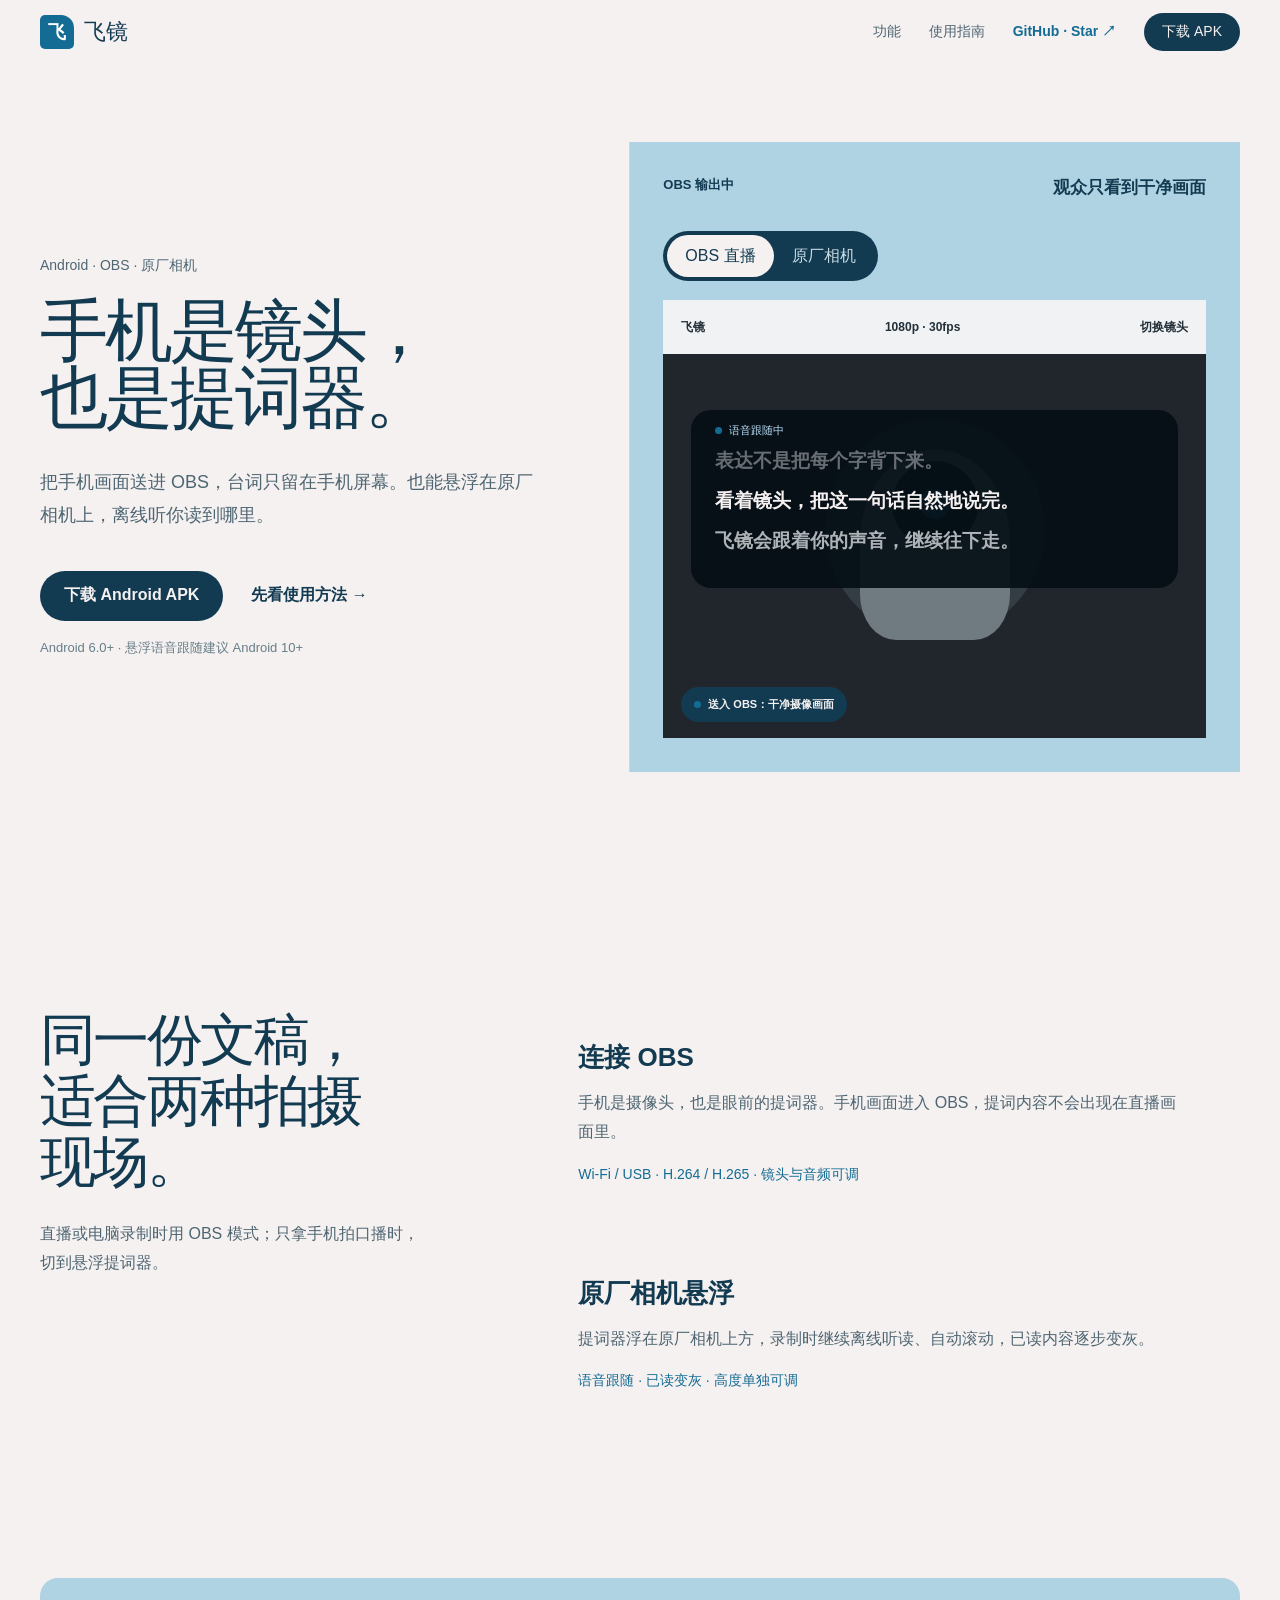
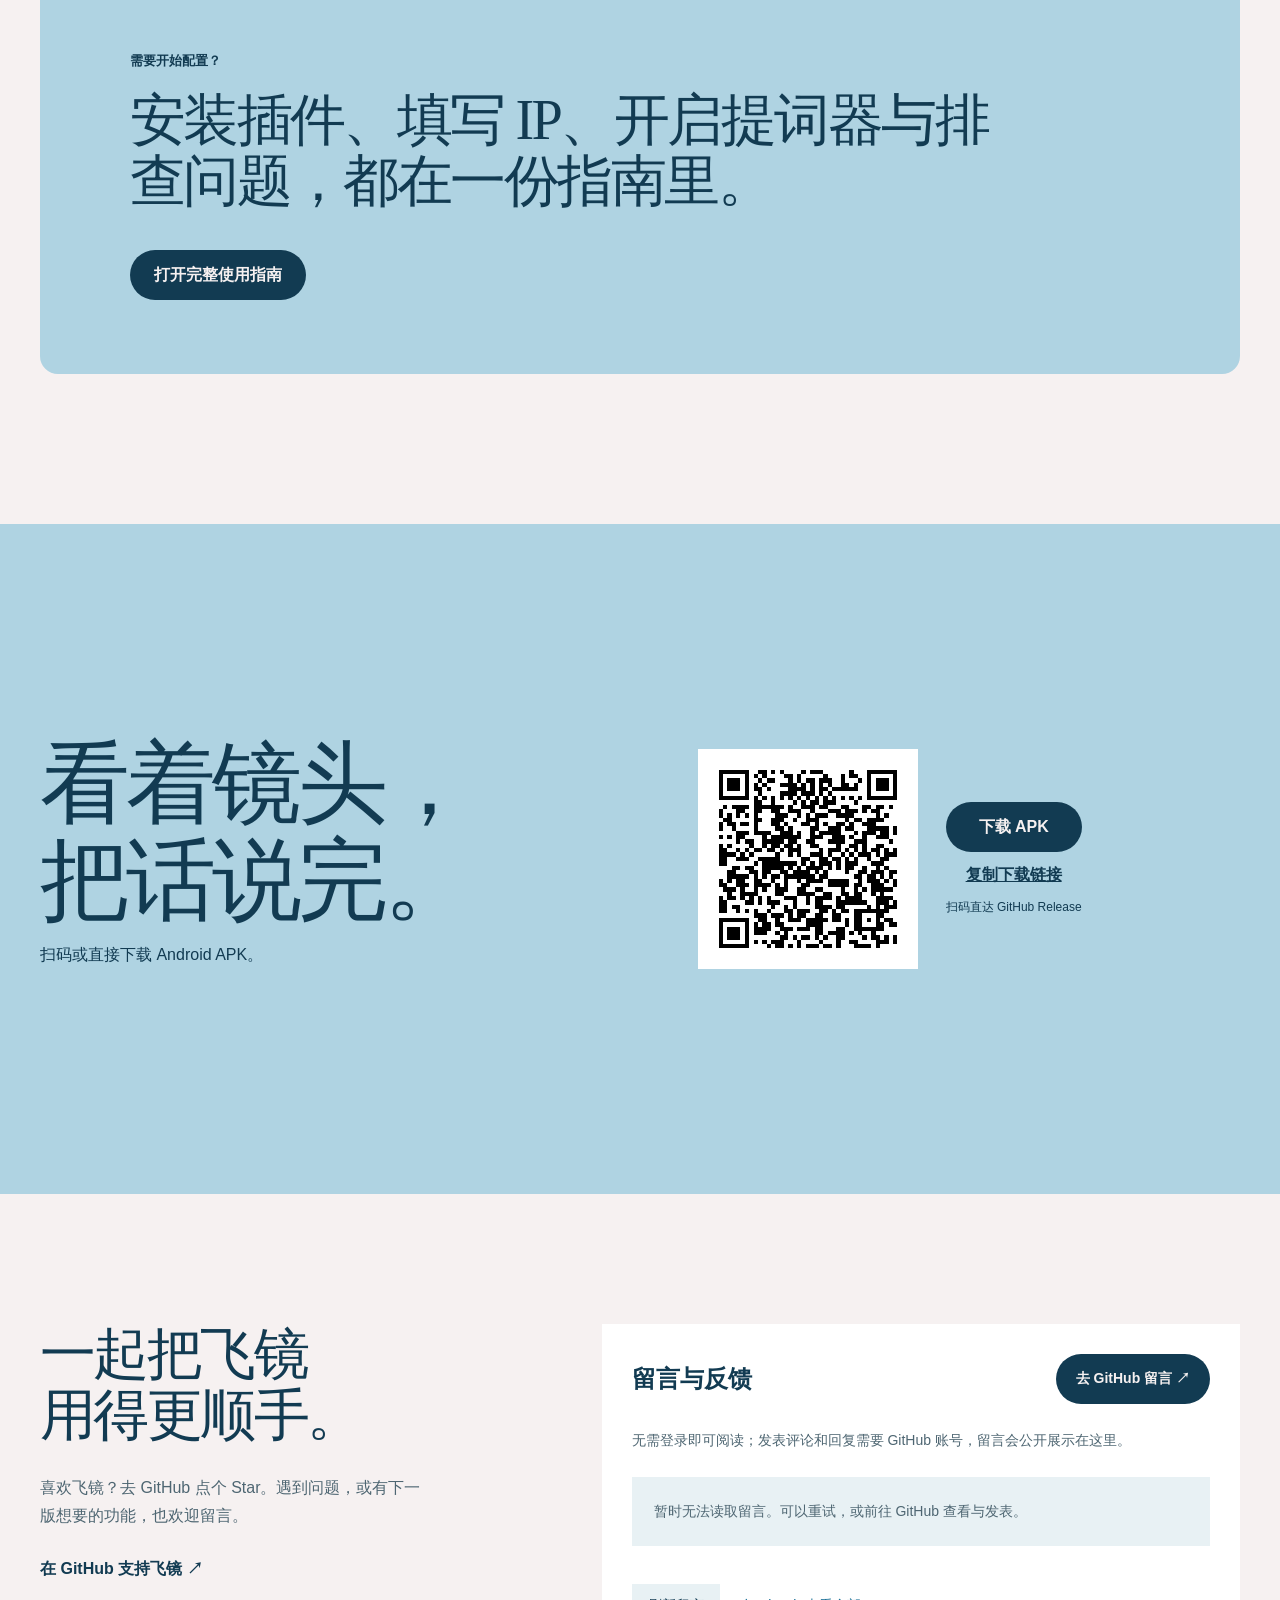
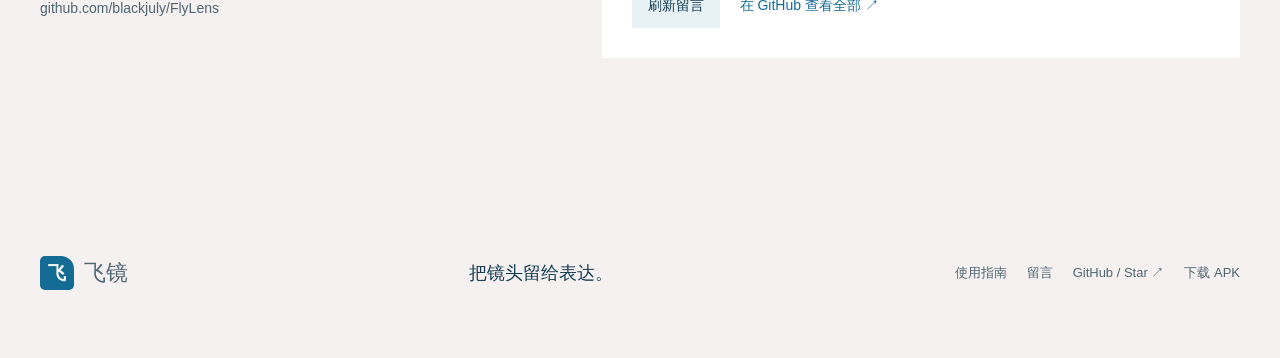
==== commit 6ebd7cb6: "Add GitHub Star links and website feedback section" ====
--- a/index.html
+++ b/index.html
@@ -5,11 +5,11 @@
   <meta name="description" content="飞镜把 Android 手机变成 OBS 摄像头和语音跟随提词器，也支持悬浮在原厂相机上口播。">
   <meta property="og:type" content="website"><meta property="og:title" content="飞镜 · 手机是镜头，也是提词器"><meta property="og:description" content="手机画面送进 OBS，台词只留在手机屏幕；也能悬浮在原厂相机上，离线听你读到哪里。">
   <title>飞镜 · Android 语音跟随提词器</title><link rel="icon" href="assets/favicon.svg" type="image/svg+xml"><link rel="stylesheet" href="assets/styles.css">
-  <script src="site-config.js"></script><script src="assets/app.js" defer></script>
+  <script src="site-config.js"></script><script src="assets/app.js" defer></script><script src="assets/community.js" defer></script>
 </head>
 <body>
   <a class="skip-link" href="#download">跳到下载</a>
-  <header class="site-header"><nav class="nav-wrap" aria-label="主导航"><a class="brand" href="#top"><span class="brand-mark" aria-hidden="true">飞</span><span>飞镜</span></a><div class="nav-links"><a href="#modes">功能</a><a href="guide.html">使用指南</a><a class="nav-download" id="navDownload" href="#download">下载 APK</a></div></nav></header>
+  <header class="site-header"><nav class="nav-wrap" aria-label="主导航"><a class="brand" href="#top"><span class="brand-mark" aria-hidden="true">飞</span><span>飞镜</span></a><div class="nav-links"><a href="#modes">功能</a><a href="guide.html">使用指南</a><a class="github-link" data-repository-link href="https://github.com/blackjuly/FlyLens" target="_blank" rel="noopener noreferrer">GitHub · Star ↗</a><a class="nav-download" id="navDownload" href="#download">下载 APK</a></div></nav></header>
   <main id="top">
     <section class="hero section-wide" aria-labelledby="hero-title">
       <div class="hero-copy"><p class="context-line">Android · OBS · 原厂相机</p><h1 id="hero-title">手机是镜头，<br>也是提词器。</h1><p class="hero-lede">把手机画面送进 OBS，台词只留在手机屏幕。也能悬浮在原厂相机上，离线听你读到哪里。</p><div class="hero-actions" id="download"><a class="primary-button" id="downloadButton" href="#download">下载 Android APK</a><a class="text-link" href="guide.html">先看使用方法 <span aria-hidden="true">→</span></a></div><p class="download-count" data-download-count hidden></p><p class="compatibility">Android 6.0+ · 悬浮语音跟随建议 Android 10+</p></div>
@@ -22,8 +22,19 @@
 	    <section class="mode-section section-wide" id="modes" aria-labelledby="modes-title"><div class="section-intro"><h2 id="modes-title">同一份文稿，<br>适合两种拍摄现场。</h2><p>直播或电脑录制时用 OBS 模式；只拿手机拍口播时，切到悬浮提词器。</p></div><div class="mode-rows"><article><h3>连接 OBS</h3><p>手机是摄像头，也是眼前的提词器。手机画面进入 OBS，提词内容不会出现在直播画面里。</p><span>Wi-Fi / USB · H.264 / H.265 · 镜头与音频可调</span></article><article><h3>原厂相机悬浮</h3><p>提词器浮在原厂相机上方，录制时继续离线听读、自动滚动，已读内容逐步变灰。</p><span>语音跟随 · 已读变灰 · 高度单独可调</span></article></div></section>
 	    <section class="guide-bridge section-wide" aria-labelledby="guide-bridge-title"><p>需要开始配置？</p><h2 id="guide-bridge-title">安装插件、填写 IP、开启提词器与排查问题，都在一份指南里。</h2><a class="dark-button" href="guide.html">打开完整使用指南</a></section>
 	    <section class="download-close" aria-labelledby="download-title"><div class="download-close-inner"><div><h2 id="download-title">看着镜头，<br>把话说完。</h2><p>扫码或直接下载 Android APK。</p></div><div class="download-ticket"><img id="downloadQr" src="assets/qr-placeholder.svg" alt="飞镜 APK 下载二维码"><div><a class="dark-button" id="downloadButtonBottom" href="#download">下载 APK</a><span class="download-count" data-download-count hidden></span><button type="button" id="copyLink">复制下载链接</button><span id="qrStatus">待配置发布地址</span></div></div></div></section>
+    <section class="community-section section-wide" id="comments" aria-labelledby="community-title">
+      <div class="community-intro"><h2 id="community-title">一起把飞镜<br>用得更顺手。</h2><p>喜欢飞镜？去 GitHub 点个 Star。遇到问题，或有下一版想要的功能，也欢迎留言。</p><a class="text-link" data-repository-link href="https://github.com/blackjuly/FlyLens" target="_blank" rel="noopener noreferrer">在 GitHub 支持飞镜 ↗</a><p class="repository-address"><a data-repository-link href="https://github.com/blackjuly/FlyLens" target="_blank" rel="noopener noreferrer">github.com/blackjuly/FlyLens</a></p></div>
+      <div class="comment-panel">
+        <div class="comment-heading"><h3>留言与反馈</h3><a class="dark-button" id="writeComment" href="https://github.com/blackjuly/FlyLens/issues/1#new_comment_field" target="_blank" rel="noopener noreferrer">去 GitHub 留言 ↗</a></div>
+        <p class="comment-note">无需登录即可阅读；发表评论和回复需要 GitHub 账号，留言会公开展示在这里。</p>
+        <p id="commentStatus" class="comment-status" role="status" aria-live="polite">留言同步自 GitHub。</p>
+        <div id="commentList" class="comment-list" aria-label="访客留言"></div>
+        <div class="comment-actions"><button id="refreshComments" type="button" hidden>刷新留言</button><button id="moreComments" type="button" hidden>加载更多</button><a id="allComments" href="https://github.com/blackjuly/FlyLens/issues/1" target="_blank" rel="noopener noreferrer">在 GitHub 查看全部 ↗</a></div>
+        <noscript><p>请开启 JavaScript 查看网页留言，或直接前往 <a href="https://github.com/blackjuly/FlyLens/issues/1">GitHub 留言区</a>阅读与回复。</p></noscript>
+      </div>
+    </section>
   </main>
-  <footer class="section-wide"><a class="brand" href="#top"><span class="brand-mark" aria-hidden="true">飞</span><span>飞镜</span></a><p>把镜头留给表达。</p><nav aria-label="页脚导航"><a href="guide.html">使用指南</a><a id="footerDownload" href="#download">下载 APK</a></nav></footer>
+  <footer class="section-wide"><a class="brand" href="#top"><span class="brand-mark" aria-hidden="true">飞</span><span>飞镜</span></a><p>把镜头留给表达。</p><nav aria-label="页脚导航"><a href="guide.html">使用指南</a><a href="#comments">留言</a><a data-repository-link href="https://github.com/blackjuly/FlyLens" target="_blank" rel="noopener noreferrer">GitHub / Star ↗</a><a id="footerDownload" href="#download">下载 APK</a></nav></footer>
   <div class="toast" id="toast" role="status" aria-live="polite"></div>
 </body>
 </html>
--- a/assets/styles.css
+++ b/assets/styles.css
@@ -22,6 +22,12 @@
 .accessibility-band .dark-button,.guide-download .dark-button{color:var(--ink)}
 h1{font-size:clamp(52px,5.3vw,76px)}
 .stage-copy strong{max-width:210px;font-size:17px;word-break:break-all}
+.download-count{margin:14px 0 0;color:var(--muted);font-size:14px;font-weight:700}.download-count[hidden]{display:none}.download-ticket .download-count{margin:0;color:var(--blue-dark)}
+
+.nav-links .github-link{color:var(--accent);font-weight:700;white-space:nowrap}footer nav{flex-wrap:wrap;gap:14px 20px}footer{grid-template-columns:auto 1fr auto}.community-section{padding:130px 0;display:grid;grid-template-columns:.85fr 1.15fr;gap:7vw;scroll-margin-top:84px}.community-intro>p{max-width:390px;margin:28px 0;line-height:1.8;color:var(--muted)}.community-intro .repository-address{margin-top:16px;font-size:14px;overflow-wrap:anywhere}.repository-address a{text-decoration:none}.comment-panel{min-width:0;padding:30px;background:var(--surface)}.comment-heading{display:flex;flex-wrap:wrap;align-items:center;justify-content:space-between;gap:18px}.comment-heading h3{margin:0;font-size:24px}.comment-heading .dark-button{padding:0 20px;font-size:14px}.comment-note,.comment-status{color:var(--muted);font-size:14px;line-height:1.8}.comment-note{margin:24px 0}.comment-status{padding:22px;background:var(--raised)}.comment-list{display:grid;gap:16px}.visitor-comment{min-width:0;padding:22px;background:var(--raised)}.visitor-comment-meta{display:flex;flex-wrap:wrap;align-items:center;gap:8px 14px;font-size:14px;overflow-wrap:anywhere}.visitor-comment-meta time{color:var(--muted)}.visitor-comment-meta a{color:var(--accent);margin-left:auto;text-decoration:none}.visitor-comment>p{margin:18px 0 0;font-size:16px;line-height:1.8;white-space:pre-wrap;overflow-wrap:anywhere}.comment-actions{display:flex;flex-wrap:wrap;align-items:center;gap:12px 20px;margin-top:24px;font-size:14px}.comment-actions button{min-height:44px;padding:0 16px;background:var(--raised);color:var(--paper);border:0;cursor:pointer}.comment-actions button:disabled{cursor:wait;opacity:.6}.comment-actions button:hover{background:var(--blue)}.comment-actions a{color:var(--accent);text-decoration:none}.comment-actions [hidden]{display:none}
+@media(max-width:900px){.community-section{grid-template-columns:1fr;gap:40px}footer{grid-template-columns:auto 1fr}footer nav{grid-column:1/-1;justify-content:flex-start}}
+@media(max-width:620px){.nav-links{gap:12px}.nav-links .github-link{font-size:12px}.nav-links .nav-download{padding-inline:12px}.community-section{padding:80px 0}.community-intro h2{font-size:42px}.comment-panel{padding:22px 18px}.visitor-comment{padding:18px}.visitor-comment-meta a{margin-left:0}footer{grid-template-columns:1fr}}
+@media(max-width:360px){.nav-links{gap:8px}.nav-links a{font-size:12px}.nav-links .github-link{font-size:11px}.nav-links .nav-download{padding-inline:10px}.brand{gap:6px;font-size:18px}.brand-mark{width:28px;height:28px}}
 
 /* Detailed guide */
 .guide-page code{padding:.12em .4em;border-radius:5px;background:rgba(18,59,82,.08);font:600 .92em ui-monospace,SFMono-Regular,Consolas,monospace}.guide-page em{font-style:normal;font-weight:700;color:var(--paper)}
